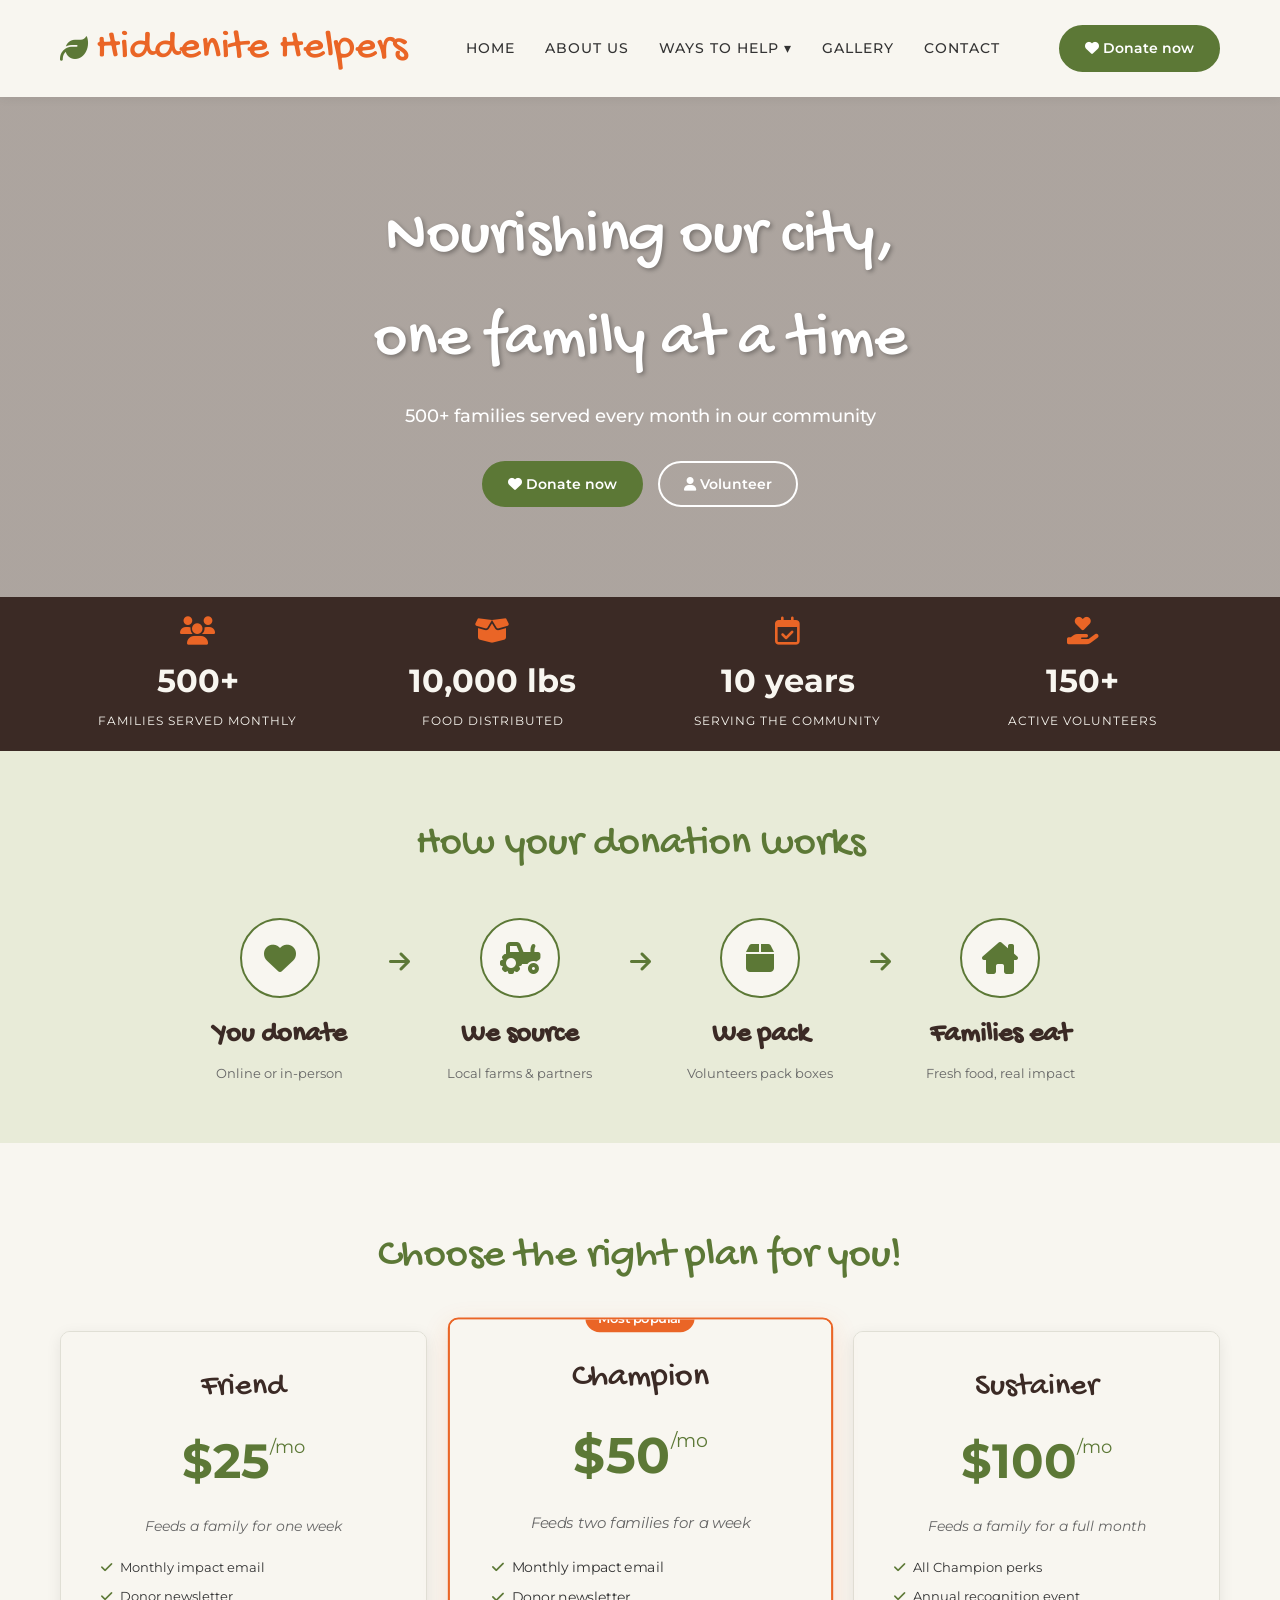
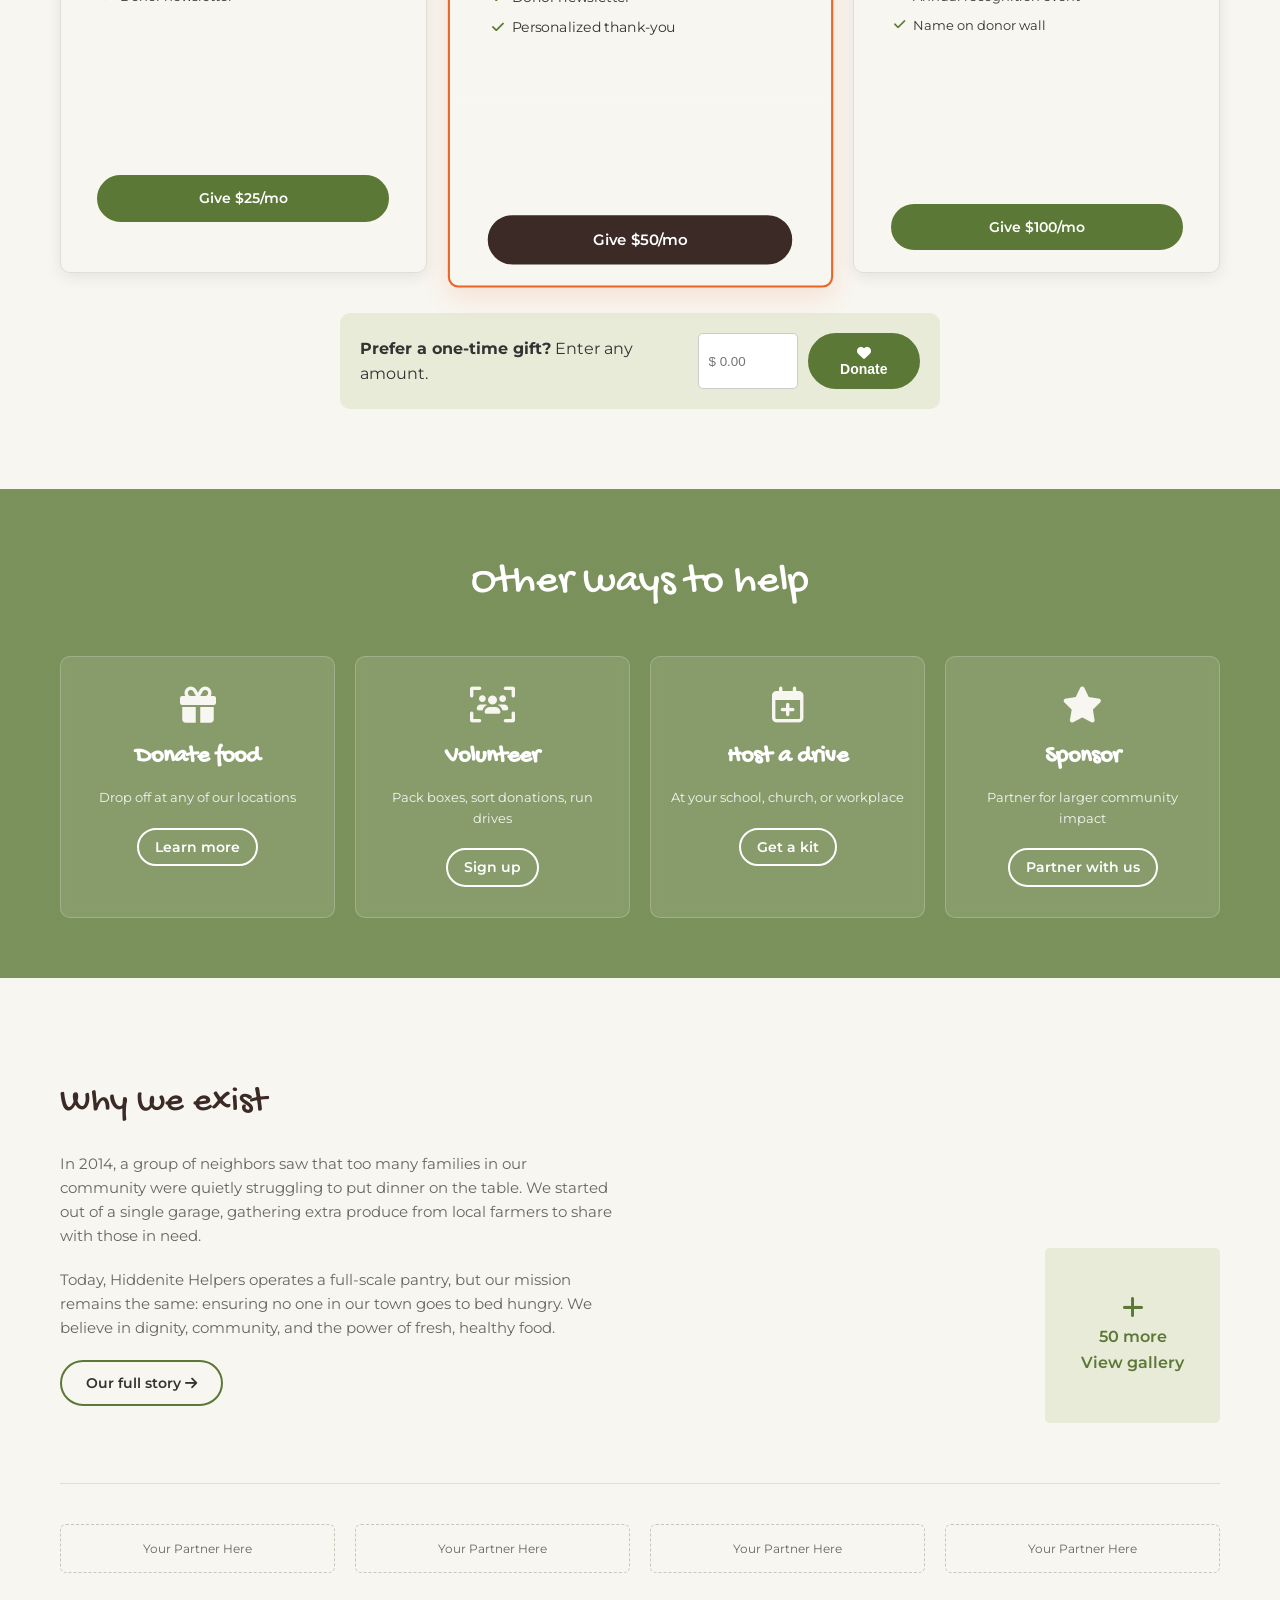
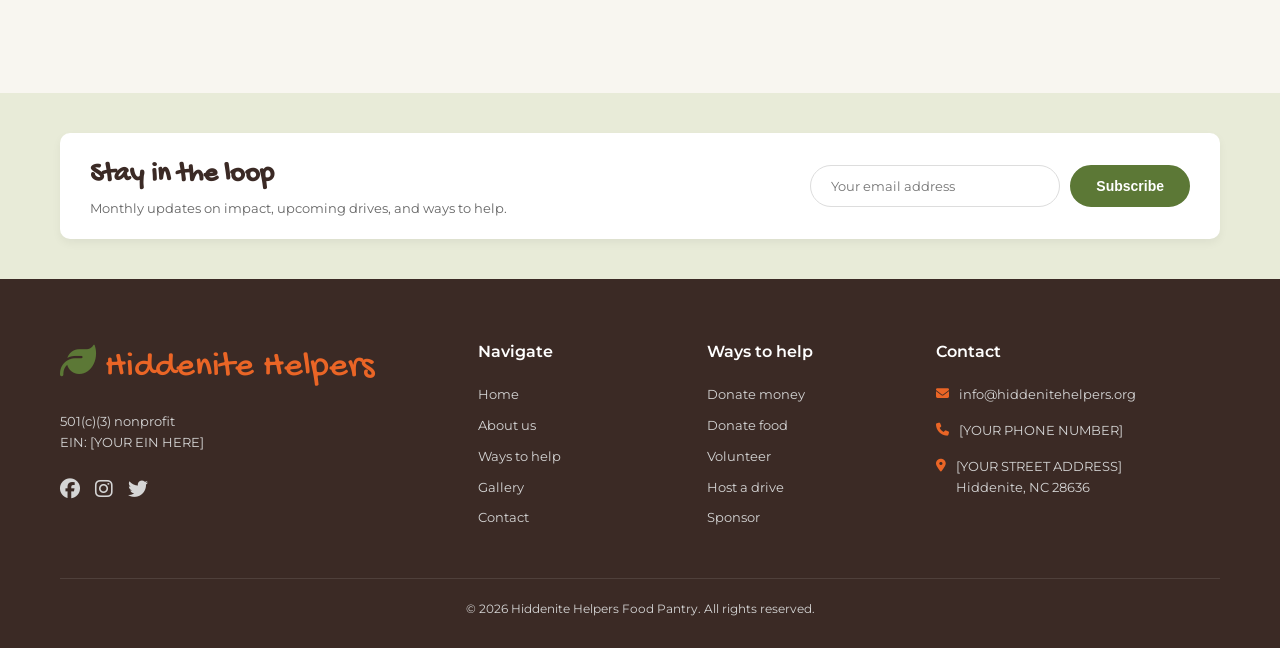
==== index.html @ 28452ef6 "Strip Next.js scaffolding, ship as plain static site The real site was a standalone public/index.htm" ====
<!DOCTYPE html>
<html lang="en">
<head>
    <meta charset="UTF-8">
    <meta name="viewport" content="width=device-width, initial-scale=1.0">
    <title>Hiddenite Helpers Food Pantry</title>
    <meta name="description" content="Hiddenite Helpers is a community food pantry serving families in Hiddenite, NC. Donate, volunteer, or host a food drive to help fight hunger in our community.">

    <!-- Fonts -->
    <link rel="preconnect" href="https://fonts.googleapis.com">
    <link rel="preconnect" href="https://fonts.gstatic.com" crossorigin>
    <link href="https://fonts.googleapis.com/css2?family=Gochi+Hand&family=Montserrat:wght@400;500;600;700&display=swap" rel="stylesheet">

    <!-- Icons -->
    <link rel="stylesheet" href="https://cdnjs.cloudflare.com/ajax/libs/font-awesome/6.4.0/css/all.min.css">

    <!-- Styles -->
    <link rel="stylesheet" href="css/style.css">

    <!-- Favicon -->
    <link rel="icon" href="data:image/svg+xml,<svg xmlns=%22http://www.w3.org/2000/svg%22 viewBox=%220 0 24 24%22><text y=%2220%22 font-size=%2220%22>🌿</text></svg>">
</head>
<body>

    <!-- 1. NAVIGATION -->
    <header>
        <div class="container nav-container">
            <a href="#" class="logo">
                <i class="fa-solid fa-leaf"></i> Hiddenite Helpers
            </a>

            <input type="checkbox" id="nav-toggle" class="nav-toggle-checkbox">
            <label for="nav-toggle" class="nav-toggle-label" aria-label="Toggle navigation menu">
                <i class="fa-solid fa-bars"></i>
            </label>

            <nav class="nav-links">
                <a href="#">Home</a>
                <a href="#about">About us</a>
                <a href="#ways-to-help">Ways to help ▾</a>
                <a href="#gallery">Gallery</a>
                <a href="#contact">Contact</a>
            </nav>
            <!-- TODO: point every "Donate" button/link on this page at your PayPal donate link once the account is set up.
                 Simplest path: create a PayPal "Donate" button at paypal.com/buttons, then use the link it gives you,
                 e.g. https://www.paypal.com/donate/?business=YOUR_PAYPAL_EMAIL&currency_code=USD -->
            <a href="#" class="btn btn-primary"><i class="fa-solid fa-heart"></i> Donate now</a>
        </div>
    </header>

    <!-- 2. HERO -->
    <section class="hero">
        <div class="container">
            <h1>Nourishing our city,<br>one family at a time</h1>
            <p>500+ families served every month in our community</p>
            <div class="hero-btns">
                <a href="#" class="btn btn-primary"><i class="fa-solid fa-heart"></i> Donate now</a>
                <a href="#contact" class="btn btn-outline"><i class="fa-solid fa-user"></i> Volunteer</a>
            </div>
        </div>
    </section>

    <!-- 3. IMPACT STATS -->
    <!-- TODO: confirm these numbers are accurate before launch -->
    <section class="stats-bar">
        <div class="container stats-grid">
            <div class="stat-item">
                <i class="fa-solid fa-users"></i>
                <h3>500+</h3>
                <p>Families served monthly</p>
            </div>
            <div class="stat-item">
                <i class="fa-solid fa-box-open"></i>
                <h3>10,000 lbs</h3>
                <p>Food distributed</p>
            </div>
            <div class="stat-item">
                <i class="fa-regular fa-calendar-check"></i>
                <h3>10 years</h3>
                <p>Serving the community</p>
            </div>
            <div class="stat-item">
                <i class="fa-solid fa-hand-holding-heart"></i>
                <h3>150+</h3>
                <p>Active volunteers</p>
            </div>
        </div>
    </section>

    <!-- 4. HOW IT WORKS -->
    <section class="how-it-works">
        <div class="container">
            <h2 class="section-title">How your donation works</h2>
            <div class="steps-container">
                <div class="step">
                    <div class="step-icon"><i class="fa-solid fa-heart"></i></div>
                    <h4>You donate</h4>
                    <p>Online or in-person</p>
                </div>
                <div class="step-arrow"><i class="fa-solid fa-arrow-right"></i></div>
                <div class="step">
                    <div class="step-icon"><i class="fa-solid fa-tractor"></i></div>
                    <h4>We source</h4>
                    <p>Local farms & partners</p>
                </div>
                <div class="step-arrow"><i class="fa-solid fa-arrow-right"></i></div>
                <div class="step">
                    <div class="step-icon"><i class="fa-solid fa-box"></i></div>
                    <h4>We pack</h4>
                    <p>Volunteers pack boxes</p>
                </div>
                <div class="step-arrow"><i class="fa-solid fa-arrow-right"></i></div>
                <div class="step">
                    <div class="step-icon"><i class="fa-solid fa-house-chimney"></i></div>
                    <h4>Families eat</h4>
                    <p>Fresh food, real impact</p>
                </div>
            </div>
        </div>
    </section>

    <!-- 5. DONATION TIERS -->
    <section class="tiers-section">
        <div class="container">
            <h2 class="section-title">Choose the right plan for you!</h2>

            <div class="tiers-grid">
                <!-- Tier 1 -->
                <div class="tier-card">
                    <div class="tier-header">
                        <div class="tier-name">Friend</div>
                        <div class="tier-price">$25<span>/mo</span></div>
                        <div class="tier-desc">Feeds a family for one week</div>
                        <ul class="tier-perks">
                            <li><i class="fa-solid fa-check"></i> Monthly impact email</li>
                            <li><i class="fa-solid fa-check"></i> Donor newsletter</li>
                        </ul>
                    </div>
                    <div class="tier-image" role="img" aria-label="Fresh produce box" style="background-image: url('https://images.unsplash.com/photo-1596162954151-cdcb927f4b39?ixlib=rb-4.0.3&auto=format&fit=crop&w=600&q=80');">
                        <!-- TODO: link to PayPal recurring donate link for the $25/mo tier -->
                        <a href="#" class="btn btn-primary" style="width: 80%;">Give $25/mo</a>
                    </div>
                </div>

                <!-- Tier 2 (Popular) -->
                <div class="tier-card popular" style="position: relative;">
                    <div class="popular-badge">Most popular</div>
                    <div class="tier-header">
                        <div class="tier-name">Champion</div>
                        <div class="tier-price">$50<span>/mo</span></div>
                        <div class="tier-desc">Feeds two families for a week</div>
                        <ul class="tier-perks">
                            <li><i class="fa-solid fa-check"></i> Monthly impact email</li>
                            <li><i class="fa-solid fa-check"></i> Donor newsletter</li>
                            <li><i class="fa-solid fa-check"></i> Personalized thank-you</li>
                        </ul>
                    </div>
                    <div class="tier-image" role="img" aria-label="Volunteers packing food boxes" style="background-image: url('https://images.unsplash.com/photo-1610348725531-843dcf5aad8b?ixlib=rb-4.0.3&auto=format&fit=crop&w=600&q=80');">
                        <!-- TODO: link to PayPal recurring donate link for the $50/mo tier -->
                        <a href="#" class="btn btn-primary" style="width: 80%; background-color: var(--color-brown-dark); border-color: var(--color-brown-dark);">Give $50/mo</a>
                    </div>
                </div>

                <!-- Tier 3 -->
                <div class="tier-card">
                    <div class="tier-header">
                        <div class="tier-name">Sustainer</div>
                        <div class="tier-price">$100<span>/mo</span></div>
                        <div class="tier-desc">Feeds a family for a full month</div>
                        <ul class="tier-perks">
                            <li><i class="fa-solid fa-check"></i> All Champion perks</li>
                            <li><i class="fa-solid fa-check"></i> Annual recognition event</li>
                            <li><i class="fa-solid fa-check"></i> Name on donor wall</li>
                        </ul>
                    </div>
                    <div class="tier-image" role="img" aria-label="Family receiving groceries" style="background-image: url('https://images.unsplash.com/photo-1542838132-92c53300491e?ixlib=rb-4.0.3&auto=format&fit=crop&w=600&q=80');">
                        <!-- TODO: link to PayPal recurring donate link for the $100/mo tier -->
                        <a href="#" class="btn btn-primary" style="width: 80%;">Give $100/mo</a>
                    </div>
                </div>
            </div>

            <div class="one-time-box">
                <p><strong>Prefer a one-time gift?</strong> Enter any amount.</p>
                <div style="display: flex; gap: 10px;">
                    <label for="one-time-amount" class="sr-only">Donation amount in dollars</label>
                    <input id="one-time-amount" type="number" class="one-time-input" placeholder="$ 0.00">
                    <!-- TODO: link to a PayPal donate link that accepts a custom amount -->
                    <button class="btn btn-primary"><i class="fa-solid fa-heart"></i> Donate</button>
                </div>
            </div>
        </div>
    </section>

    <!-- 6. WAYS TO HELP -->
    <section class="ways-to-help" id="ways-to-help">
        <div class="container">
            <h2 class="section-title">Other ways to help</h2>
            <div class="ways-grid">
                <div class="way-card">
                    <i class="fa-solid fa-gift"></i>
                    <h4>Donate food</h4>
                    <p>Drop off at any of our locations</p>
                    <a href="#contact" class="btn btn-outline">Learn more</a>
                </div>
                <div class="way-card">
                    <i class="fa-solid fa-users-viewfinder"></i>
                    <h4>Volunteer</h4>
                    <p>Pack boxes, sort donations, run drives</p>
                    <a href="#contact" class="btn btn-outline">Sign up</a>
                </div>
                <div class="way-card">
                    <i class="fa-regular fa-calendar-plus"></i>
                    <h4>Host a drive</h4>
                    <p>At your school, church, or workplace</p>
                    <a href="#contact" class="btn btn-outline">Get a kit</a>
                </div>
                <div class="way-card">
                    <i class="fa-solid fa-star"></i>
                    <h4>Sponsor</h4>
                    <p>Partner for larger community impact</p>
                    <a href="#contact" class="btn btn-outline">Partner with us</a>
                </div>
            </div>
        </div>
    </section>

    <!-- 7 & 8. ABOUT & GALLERY -->
    <section class="about-gallery-section">
        <div class="container">

            <div class="split-grid">
                <div class="about-content" id="about">
                    <h3>Why we exist</h3>
                    <p>In 2014, a group of neighbors saw that too many families in our community were quietly struggling to put dinner on the table. We started out of a single garage, gathering extra produce from local farmers to share with those in need.</p>
                    <p>Today, Hiddenite Helpers operates a full-scale pantry, but our mission remains the same: ensuring no one in our town goes to bed hungry. We believe in dignity, community, and the power of fresh, healthy food.</p>
                    <a href="#" class="btn btn-outline">Our full story <i class="fa-solid fa-arrow-right"></i></a>
                </div>
                <!-- TODO: replace every Unsplash stock photo below with real photos of Hiddenite Helpers -->
                <div class="gallery-preview" id="gallery">
                    <div class="gallery-grid">
                        <div class="gallery-item" role="img" aria-label="Volunteers sorting donated food" style="background-image: url('https://images.unsplash.com/photo-1593113630400-ea4288922497?ixlib=rb-4.0.3&auto=format&fit=crop&w=400&q=80');"></div>
                        <div class="gallery-item" role="img" aria-label="Fresh produce ready for distribution" style="background-image: url('https://images.unsplash.com/photo-1488459716781-31db52582fe9?ixlib=rb-4.0.3&auto=format&fit=crop&w=400&q=80');"></div>
                        <div class="gallery-item" role="img" aria-label="Volunteers packing grocery boxes" style="background-image: url('https://images.unsplash.com/photo-1559027615-cd4628902d4a?ixlib=rb-4.0.3&auto=format&fit=crop&w=400&q=80');"></div>
                        <div class="gallery-item" role="img" aria-label="Community food drive" style="background-image: url('https://images.unsplash.com/photo-1603048297172-c92544798d5e?ixlib=rb-4.0.3&auto=format&fit=crop&w=400&q=80');"></div>
                        <div class="gallery-item" role="img" aria-label="Pantry shelves stocked with donations" style="background-image: url('https://images.unsplash.com/photo-1582213782179-e0d53f98f2ca?ixlib=rb-4.0.3&auto=format&fit=crop&w=400&q=80');"></div>
                        <div class="gallery-item gallery-more">
                            <i class="fa-solid fa-plus" style="font-size: 24px; margin-bottom: 5px;"></i>
                            <span>50 more<br>View gallery</span>
                        </div>
                    </div>
                </div>
            </div>

            <!-- 9. PARTNERS -->
            <!-- TODO: replace these placeholders with your real local partner/sponsor logos -->
            <div class="partners">
                <div class="partners-flex">
                    <div class="partner-placeholder">Your Partner Here</div>
                    <div class="partner-placeholder">Your Partner Here</div>
                    <div class="partner-placeholder">Your Partner Here</div>
                    <div class="partner-placeholder">Your Partner Here</div>
                </div>
            </div>

        </div>
    </section>

    <!-- 10. NEWSLETTER -->
    <section class="newsletter">
        <div class="container">
            <div class="newsletter-flex">
                <div class="newsletter-text">
                    <h4>Stay in the loop</h4>
                    <p>Monthly updates on impact, upcoming drives, and ways to help.</p>
                </div>
                <!-- TODO: wire this form up to an email list provider (e.g. Mailchimp signup form action) -->
                <form class="newsletter-form">
                    <label for="newsletter-email" class="sr-only">Email address</label>
                    <input id="newsletter-email" type="email" placeholder="Your email address" required>
                    <button type="submit" class="btn btn-primary">Subscribe</button>
                </form>
            </div>
        </div>
    </section>

    <!-- 11. FOOTER -->
    <footer id="contact">
        <div class="container">
            <div class="footer-grid">
                <div>
                    <a href="#" class="footer-logo">
                        <i class="fa-solid fa-leaf" style="color: var(--color-olive);"></i> Hiddenite Helpers
                    </a>
                    <!-- TODO: replace with your real EIN -->
                    <p>501(c)(3) nonprofit<br>EIN: [YOUR EIN HERE]</p>
                    <div class="footer-socials">
                        <a href="#" aria-label="Facebook"><i class="fa-brands fa-facebook"></i></a>
                        <a href="#" aria-label="Instagram"><i class="fa-brands fa-instagram"></i></a>
                        <a href="#" aria-label="Twitter"><i class="fa-brands fa-twitter"></i></a>
                    </div>
                </div>
                <div>
                    <h5>Navigate</h5>
                    <ul class="footer-links">
                        <li><a href="#">Home</a></li>
                        <li><a href="#about">About us</a></li>
                        <li><a href="#ways-to-help">Ways to help</a></li>
                        <li><a href="#gallery">Gallery</a></li>
                        <li><a href="#contact">Contact</a></li>
                    </ul>
                </div>
                <div>
                    <h5>Ways to help</h5>
                    <ul class="footer-links">
                        <li><a href="#">Donate money</a></li>
                        <li><a href="#ways-to-help">Donate food</a></li>
                        <li><a href="#ways-to-help">Volunteer</a></li>
                        <li><a href="#ways-to-help">Host a drive</a></li>
                        <li><a href="#ways-to-help">Sponsor</a></li>
                    </ul>
                </div>
                <div>
                    <h5>Contact</h5>
                    <!-- TODO: replace with your real phone number and address -->
                    <ul class="footer-contact footer-links">
                        <li><i class="fa-solid fa-envelope"></i> <span>info@hiddenitehelpers.org</span></li>
                        <li><i class="fa-solid fa-phone"></i> <span>[YOUR PHONE NUMBER]</span></li>
                        <li><i class="fa-solid fa-location-dot"></i> <span>[YOUR STREET ADDRESS]<br>Hiddenite, NC 28636</span></li>
                    </ul>
                </div>
            </div>
            <div class="footer-bottom">
                <p>&copy; 2026 Hiddenite Helpers Food Pantry. All rights reserved.</p>
            </div>
        </div>
    </footer>

</body>
</html>
---- css/style.css ----
:root {
    /* Groundy-inspired palette */
    --bg-cream: #f8f6f0;
    --bg-sage: #e8ebd8;
    --color-olive: #5c7836;
    --color-olive-hover: #4a612b;
    --color-brown-dark: #3b2a25;
    --color-orange: #ea6526;
    --text-dark: #333333;
    --text-muted: #666666;
    --font-display: 'Gochi Hand', cursive;
    --font-body: 'Montserrat', sans-serif;
}

* {
    box-sizing: border-box;
    margin: 0;
    padding: 0;
}

body {
    font-family: var(--font-body);
    background-color: var(--bg-cream);
    color: var(--text-dark);
    line-height: 1.6;
}

h1, h2, h3, .brand-font {
    font-family: var(--font-display);
    font-weight: normal;
}

a {
    text-decoration: none;
    color: inherit;
}

.sr-only {
    position: absolute;
    width: 1px;
    height: 1px;
    padding: 0;
    margin: -1px;
    overflow: hidden;
    clip: rect(0, 0, 0, 0);
    white-space: nowrap;
    border: 0;
}

.container {
    max-width: 1200px;
    margin: 0 auto;
    padding: 0 20px;
}

.btn {
    display: inline-block;
    padding: 10px 24px;
    border-radius: 30px;
    font-weight: 600;
    font-size: 14px;
    cursor: pointer;
    transition: all 0.3s ease;
    text-align: center;
}

.btn-primary {
    background-color: var(--color-olive);
    color: white;
    border: 2px solid var(--color-olive);
}

.btn-primary:hover {
    background-color: var(--color-olive-hover);
    border-color: var(--color-olive-hover);
}

.btn-outline {
    background-color: transparent;
    color: var(--text-dark);
    border: 2px solid var(--color-olive);
}

.btn-outline:hover {
    background-color: var(--color-olive);
    color: white;
}

.section-title {
    text-align: center;
    font-size: 42px;
    color: var(--color-olive);
    margin-bottom: 40px;
}

/* 1. NAVIGATION */
header {
    background-color: var(--bg-cream);
    padding: 15px 0;
    position: sticky;
    top: 0;
    z-index: 100;
    box-shadow: 0 2px 10px rgba(0,0,0,0.05);
}

.nav-container {
    display: flex;
    justify-content: space-between;
    align-items: center;
    position: relative;
}

.logo {
    font-family: var(--font-display);
    font-size: 42px;
    color: var(--color-orange);
    display: flex;
    align-items: center;
    gap: 8px;
}

.logo i {
    font-size: 28px;
    color: var(--color-olive);
}

.nav-links {
    display: flex;
    gap: 30px;
    align-items: center;
    font-weight: 500;
    font-size: 14px;
    text-transform: uppercase;
    letter-spacing: 1px;
}

.nav-links a:hover {
    color: var(--color-orange);
}

.nav-toggle-checkbox {
    position: absolute;
    opacity: 0;
    width: 1px;
    height: 1px;
    overflow: hidden;
}

.nav-toggle-checkbox:focus-visible + .nav-toggle-label {
    outline: 2px solid var(--color-orange);
    outline-offset: 2px;
}

.nav-toggle-label {
    display: none;
    font-size: 24px;
    color: var(--color-olive);
    cursor: pointer;
}

/* 2. HERO */
.hero {
    background: linear-gradient(rgba(59, 42, 37, 0.4), rgba(59, 42, 37, 0.4)), url('https://images.unsplash.com/photo-1593113563332-f14436515dd8?ixlib=rb-4.0.3&auto=format&fit=crop&w=1920&q=80') center/cover;
    height: 500px;
    display: flex;
    align-items: center;
    justify-content: center;
    text-align: center;
    color: white;
    padding: 20px;
}

.hero h1 {
    font-size: 64px;
    margin-bottom: 10px;
    text-shadow: 2px 2px 4px rgba(0,0,0,0.3);
}

.hero p {
    font-size: 18px;
    margin-bottom: 30px;
    font-weight: 500;
}

.hero-btns {
    display: flex;
    gap: 15px;
    justify-content: center;
}

.hero-btns .btn-outline {
    color: white;
    border-color: white;
}

.hero-btns .btn-outline:hover {
    background-color: white;
    color: var(--color-brown-dark);
}

/* 3. IMPACT STATS */
.stats-bar {
    background-color: var(--color-brown-dark);
    color: var(--bg-cream);
    padding: 20px 0;
}

.stats-grid {
    display: grid;
    grid-template-columns: repeat(4, 1fr);
    text-align: center;
    gap: 20px;
}

.stat-item i {
    font-size: 28px;
    color: var(--color-orange);
    margin-bottom: 10px;
}

.stat-item h3 {
    font-size: 32px;
    margin-bottom: 5px;
    font-family: var(--font-body);
    font-weight: 700;
}

.stat-item p {
    font-size: 12px;
    text-transform: uppercase;
    letter-spacing: 1px;
}

/* 4. HOW IT WORKS */
.how-it-works {
    padding: 60px 0;
    background-color: var(--bg-sage);
}

.steps-container {
    display: flex;
    justify-content: center;
    align-items: flex-start;
    gap: 20px;
    max-width: 900px;
    margin: 0 auto;
}

.step {
    text-align: center;
    flex: 1;
}

.step-icon {
    width: 80px;
    height: 80px;
    border-radius: 50%;
    border: 2px solid var(--color-olive);
    display: flex;
    align-items: center;
    justify-content: center;
    margin: 0 auto 15px;
    font-size: 32px;
    color: var(--color-olive);
    background: var(--bg-cream);
}

.step h4 {
    font-family: var(--font-display);
    font-size: 28px;
    color: var(--color-brown-dark);
    margin-bottom: 5px;
}

.step p {
    font-size: 13px;
    color: var(--text-muted);
}

.step-arrow {
    font-size: 24px;
    color: var(--color-olive);
    margin-top: 25px;
}

/* 5. DONATION TIERS */
.tiers-section {
    padding: 80px 0;
    background-color: var(--bg-cream);
}

.tiers-grid {
    display: grid;
    grid-template-columns: repeat(3, 1fr);
    gap: 30px;
    margin-bottom: 40px;
}

.tier-card {
    background: var(--bg-cream);
    border-radius: 10px;
    overflow: hidden;
    box-shadow: 0 4px 15px rgba(0,0,0,0.08);
    display: flex;
    flex-direction: column;
    border: 1px solid #e0dfd5;
}

.tier-card.popular {
    transform: scale(1.05);
    border: 2px solid var(--color-orange);
    box-shadow: 0 8px 25px rgba(234, 101, 38, 0.15);
}

.tier-header {
    padding: 30px 20px;
    text-align: center;
    background-color: var(--bg-cream);
}

.tier-name {
    font-family: var(--font-display);
    font-size: 32px;
    color: var(--color-brown-dark);
    margin-bottom: 10px;
}

.tier-price {
    font-size: 48px;
    font-weight: 700;
    color: var(--color-olive);
    margin-bottom: 15px;
    display: flex;
    justify-content: center;
    align-items: flex-start;
}

.tier-price span {
    font-size: 18px;
    font-weight: 400;
    margin-top: 10px;
}

.tier-desc {
    font-size: 14px;
    font-style: italic;
    color: var(--text-muted);
    margin-bottom: 20px;
}

.tier-perks {
    list-style: none;
    text-align: left;
    margin-bottom: 25px;
    padding: 0 20px;
}

.tier-perks li {
    font-size: 13px;
    margin-bottom: 8px;
    display: flex;
    align-items: center;
    gap: 8px;
}

.tier-perks i {
    color: var(--color-olive);
}

.tier-image {
    height: 180px;
    background-size: cover;
    background-position: center;
    position: relative;
    display: flex;
    align-items: flex-end;
    justify-content: center;
    padding-bottom: 20px;
}

.popular-badge {
    background-color: var(--color-orange);
    color: white;
    padding: 4px 12px;
    border-radius: 20px;
    font-size: 12px;
    font-weight: 600;
    position: absolute;
    top: -15px;
    left: 50%;
    transform: translateX(-50%);
}

.one-time-box {
    background-color: var(--bg-sage);
    padding: 20px;
    border-radius: 10px;
    display: flex;
    justify-content: space-between;
    align-items: center;
    max-width: 600px;
    margin: 0 auto;
}

.one-time-input {
    padding: 10px;
    border: 1px solid #ccc;
    border-radius: 5px;
    width: 100px;
}

/* 6. WAYS TO HELP */
.ways-to-help {
    background: linear-gradient(rgba(92, 120, 54, 0.8), rgba(92, 120, 54, 0.8)), url('https://images.unsplash.com/photo-1550989460-0adf9ea622e2?ixlib=rb-4.0.3&auto=format&fit=crop&w=1920&q=80') center/cover;
    padding: 60px 0;
    color: white;
}

.ways-to-help .section-title {
    color: white;
}

.ways-grid {
    display: grid;
    grid-template-columns: repeat(4, 1fr);
    gap: 20px;
}

.way-card {
    background: rgba(255, 255, 255, 0.1);
    backdrop-filter: blur(5px);
    padding: 30px 20px;
    border-radius: 10px;
    text-align: center;
    border: 1px solid rgba(255,255,255,0.2);
}

.way-card i {
    font-size: 36px;
    margin-bottom: 15px;
    color: var(--bg-cream);
}

.way-card h4 {
    font-family: var(--font-display);
    font-size: 24px;
    margin-bottom: 10px;
}

.way-card p {
    font-size: 13px;
    margin-bottom: 20px;
    opacity: 0.9;
}

.way-card .btn-outline {
    border-color: white;
    color: white;
    padding: 6px 16px;
}

/* 7 & 8. ABOUT & GALLERY */
.about-gallery-section {
    padding: 80px 0;
    background-color: var(--bg-cream);
}

.split-grid {
    display: grid;
    grid-template-columns: 1fr 1fr;
    gap: 50px;
    margin-bottom: 60px;
    align-items: center;
}

.about-content h3 {
    font-size: 36px;
    color: var(--color-brown-dark);
    margin-bottom: 20px;
}

.about-content p {
    color: var(--text-muted);
    margin-bottom: 20px;
    font-size: 15px;
}

.gallery-grid {
    display: grid;
    grid-template-columns: repeat(3, 1fr);
    gap: 15px;
}

.gallery-item {
    aspect-ratio: 1;
    background-size: cover;
    background-position: center;
    border-radius: 5px;
    position: relative;
    overflow: hidden;
}

.gallery-more {
    background-color: var(--bg-sage);
    display: flex;
    flex-direction: column;
    align-items: center;
    justify-content: center;
    text-align: center;
    color: var(--color-olive);
    font-weight: 600;
    cursor: pointer;
    transition: background 0.3s;
}

.gallery-more:hover {
    background-color: #d8dbb8;
}

/* 9. PARTNERS */
.partners {
    padding: 40px 0;
    border-top: 1px solid #e0dfd5;
    background-color: var(--bg-cream);
}

.partners-flex {
    display: flex;
    justify-content: space-between;
    align-items: center;
    gap: 20px;
    flex-wrap: wrap;
}

.partner-placeholder {
    flex: 1;
    min-width: 120px;
    text-align: center;
    padding: 14px 10px;
    border: 1px dashed #c9c7ba;
    border-radius: 6px;
    font-size: 12px;
    color: var(--text-muted);
}

/* 10. NEWSLETTER */
.newsletter {
    background-color: var(--bg-sage);
    padding: 40px 0;
}

.newsletter-flex {
    display: flex;
    justify-content: space-between;
    align-items: center;
    background: white;
    padding: 20px 30px;
    border-radius: 10px;
    box-shadow: 0 4px 10px rgba(0,0,0,0.05);
}

.newsletter-text h4 {
    font-family: var(--font-display);
    font-size: 28px;
    color: var(--color-brown-dark);
}

.newsletter-text p {
    font-size: 13px;
    color: var(--text-muted);
}

.newsletter-form {
    display: flex;
    gap: 10px;
}

.newsletter-form input {
    padding: 12px 20px;
    border: 1px solid #ddd;
    border-radius: 30px;
    width: 250px;
    font-family: var(--font-body);
}

/* 11. FOOTER */
footer {
    background-color: var(--color-brown-dark);
    color: #d5d5d5;
    padding: 60px 0 30px;
    font-size: 13px;
}

.footer-grid {
    display: grid;
    grid-template-columns: 2fr 1fr 1fr 1.5fr;
    gap: 40px;
    margin-bottom: 40px;
}

.footer-logo {
    font-family: var(--font-display);
    font-size: 36px;
    color: var(--color-orange);
    margin-bottom: 15px;
    display: inline-block;
}

.footer-socials {
    display: flex;
    gap: 15px;
    margin-top: 20px;
    font-size: 20px;
}

.footer-socials i:hover {
    color: var(--color-orange);
    cursor: pointer;
}

footer h5 {
    color: white;
    font-size: 16px;
    margin-bottom: 20px;
    font-weight: 600;
}

.footer-links {
    list-style: none;
}

.footer-links li {
    margin-bottom: 10px;
}

.footer-links a:hover {
    color: white;
}

.footer-contact li {
    display: flex;
    gap: 10px;
    margin-bottom: 15px;
    align-items: flex-start;
}

.footer-contact i {
    margin-top: 3px;
    color: var(--color-orange);
}

.footer-bottom {
    text-align: center;
    border-top: 1px solid rgba(255,255,255,0.1);
    padding-top: 20px;
    font-size: 12px;
}

/* Responsive */
@media (max-width: 992px) {
    .stats-grid, .tiers-grid, .ways-grid {
        grid-template-columns: repeat(2, 1fr);
    }
    .split-grid, .footer-grid {
        grid-template-columns: 1fr;
    }
    .newsletter-flex {
        flex-direction: column;
        text-align: center;
        gap: 20px;
    }
}

@media (max-width: 768px) {
    .logo {
        font-size: 30px;
    }
    .nav-toggle-label {
        display: block;
    }
    .nav-links {
        display: none;
        position: absolute;
        top: 100%;
        left: 0;
        right: 0;
        background: var(--bg-cream);
        flex-direction: column;
        align-items: flex-start;
        padding: 20px;
        gap: 15px;
        box-shadow: 0 10px 10px rgba(0,0,0,0.05);
    }
    .nav-toggle-checkbox:checked ~ .nav-links {
        display: flex;
    }
    .stats-grid {
        grid-template-columns: 1fr;
    }
}

@media (max-width: 480px) {
    .logo {
        font-size: 22px;
        gap: 4px;
        white-space: nowrap;
    }
    .logo i {
        font-size: 18px;
    }
    .nav-container .btn {
        padding: 8px 14px;
        font-size: 12px;
        white-space: nowrap;
    }
}

@media (max-width: 768px) {
    .steps-container {
        flex-direction: column;
        align-items: center;
        gap: 40px;
    }
    .step-arrow {
        transform: rotate(90deg);
        margin: 0;
    }
    .tiers-grid, .ways-grid {
        grid-template-columns: 1fr;
    }
}
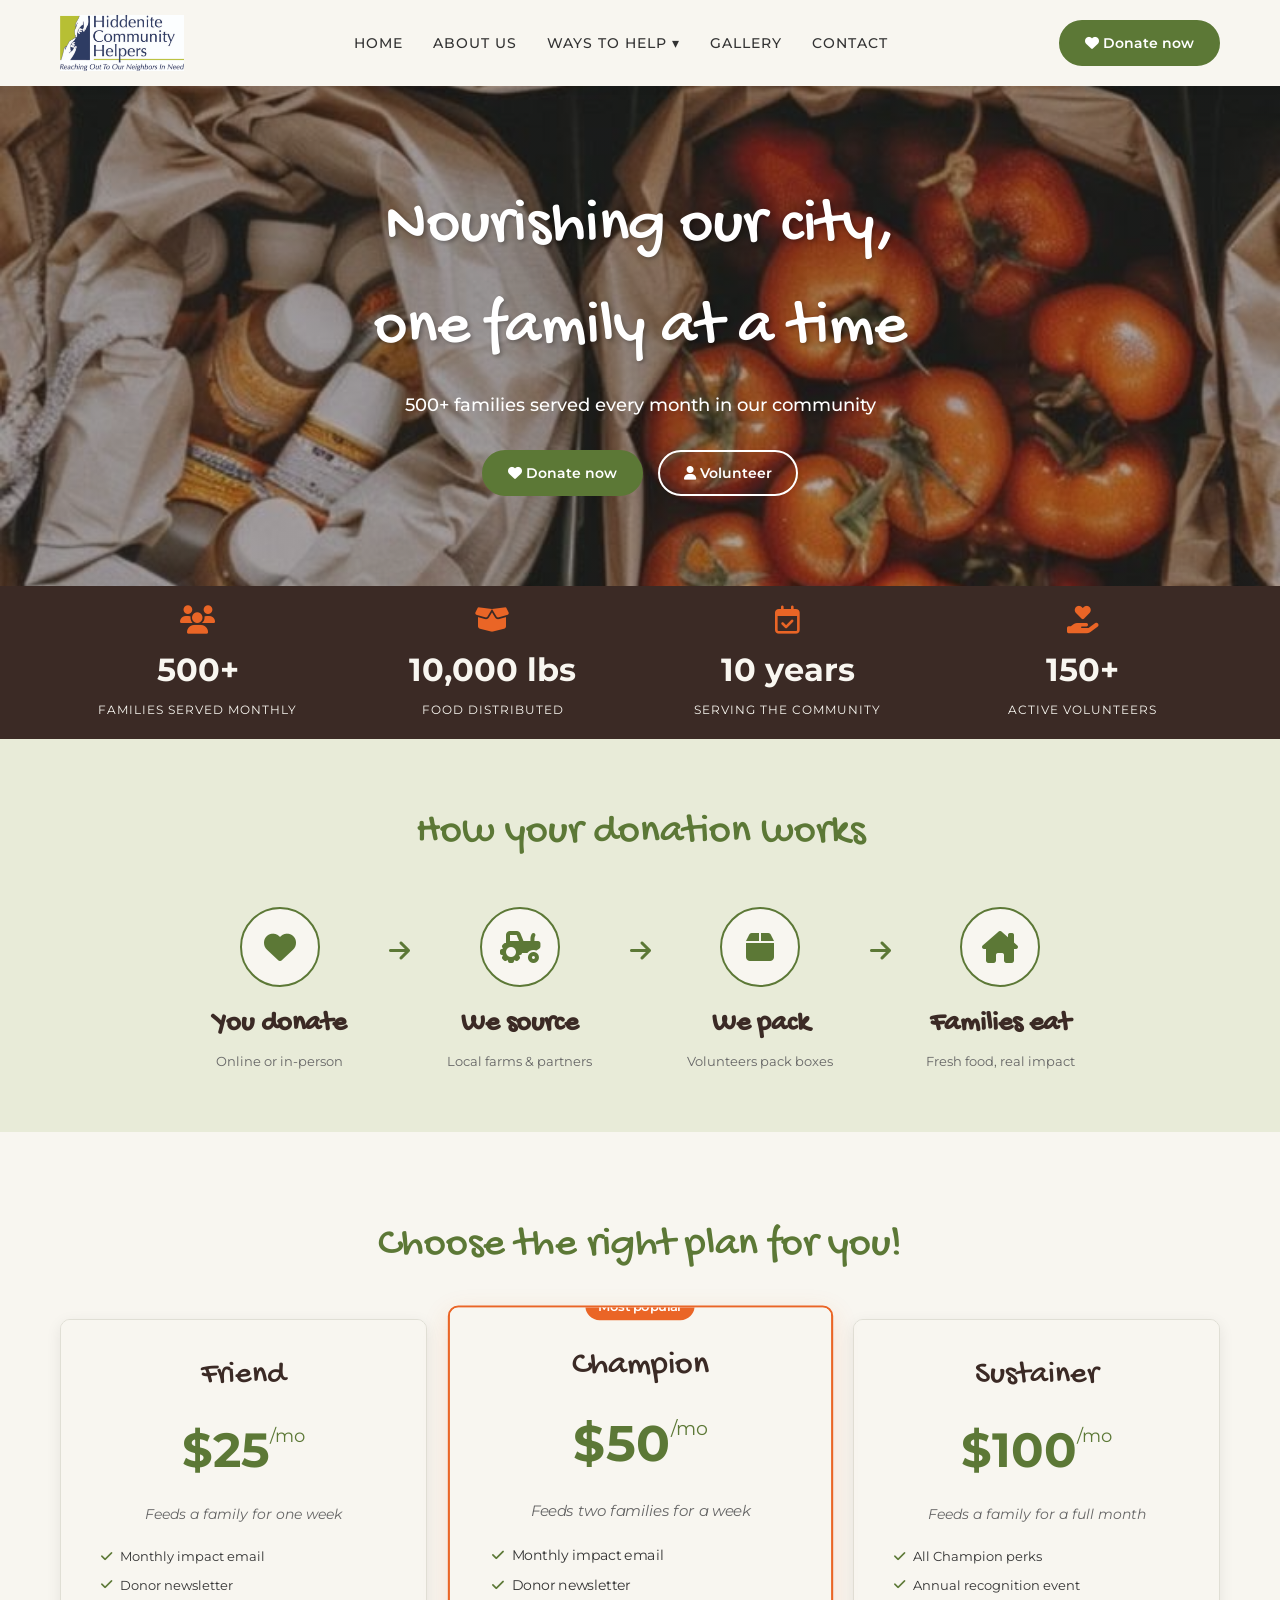
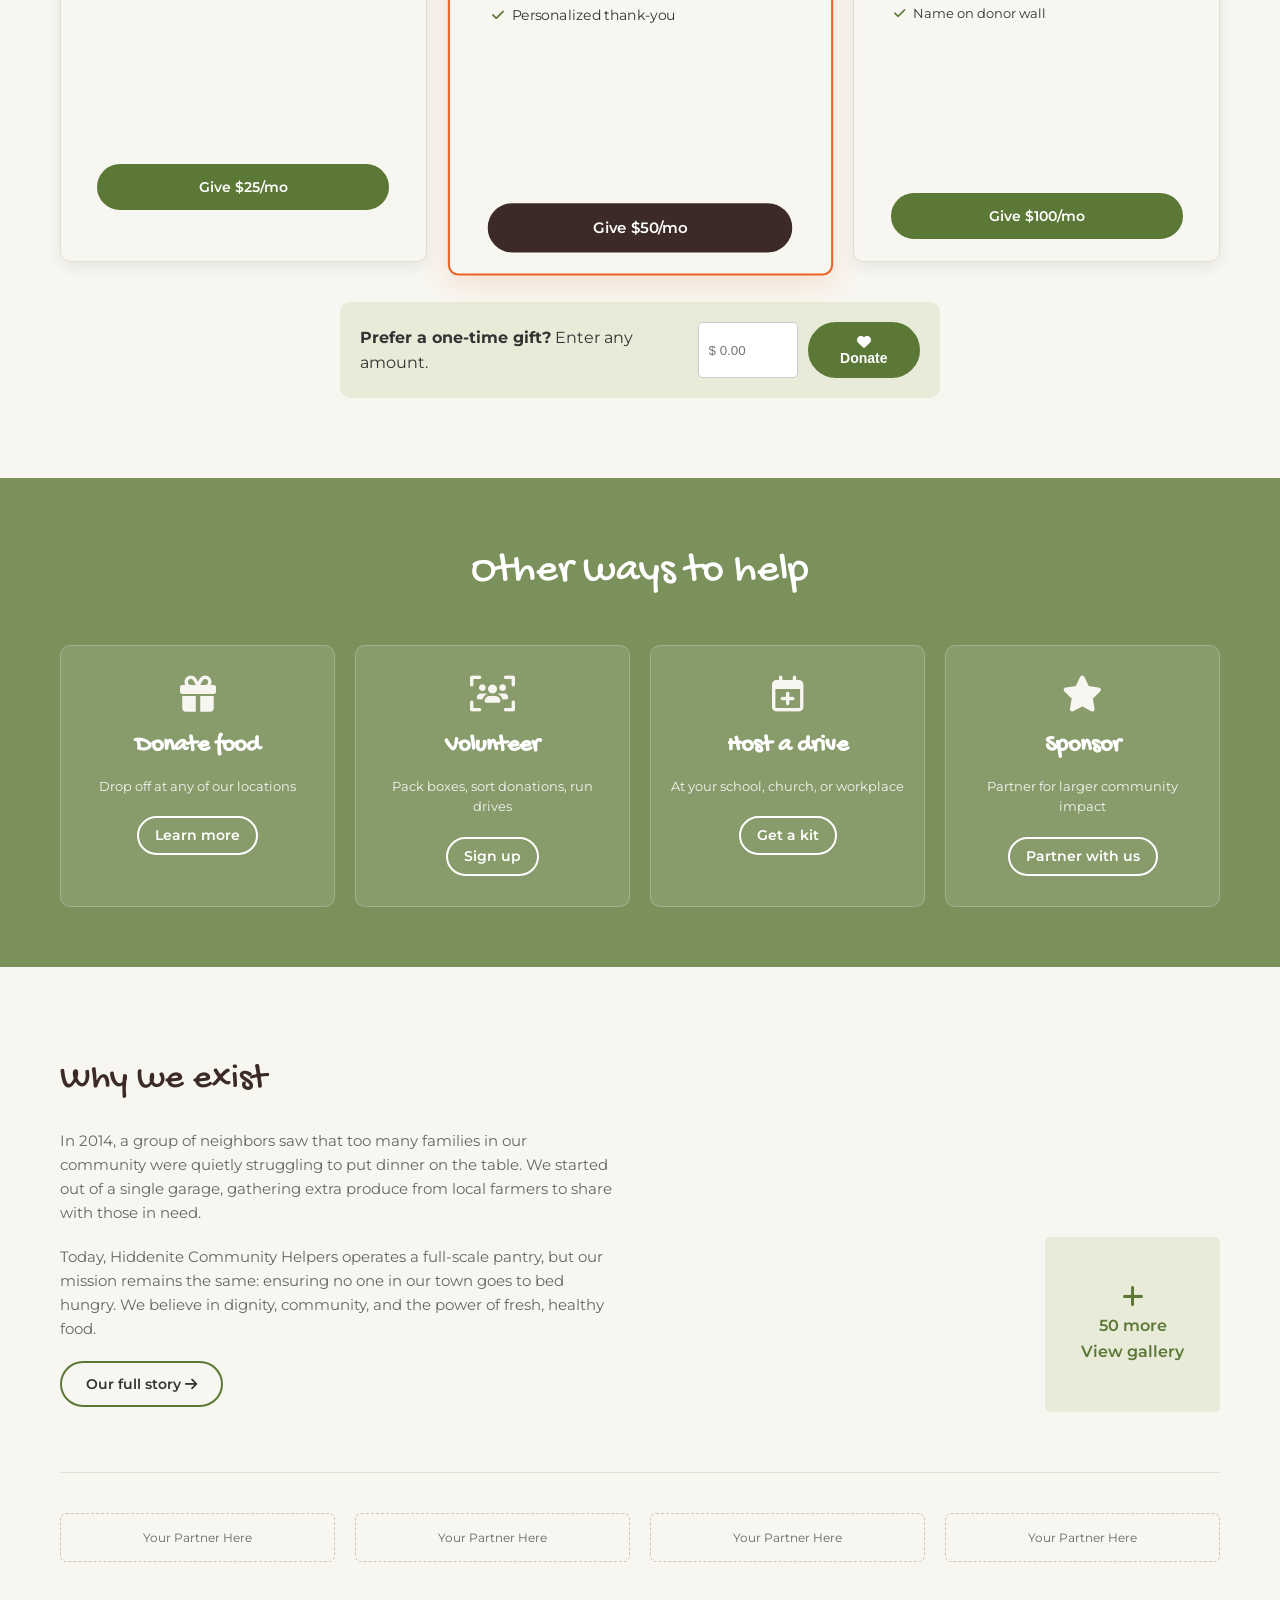
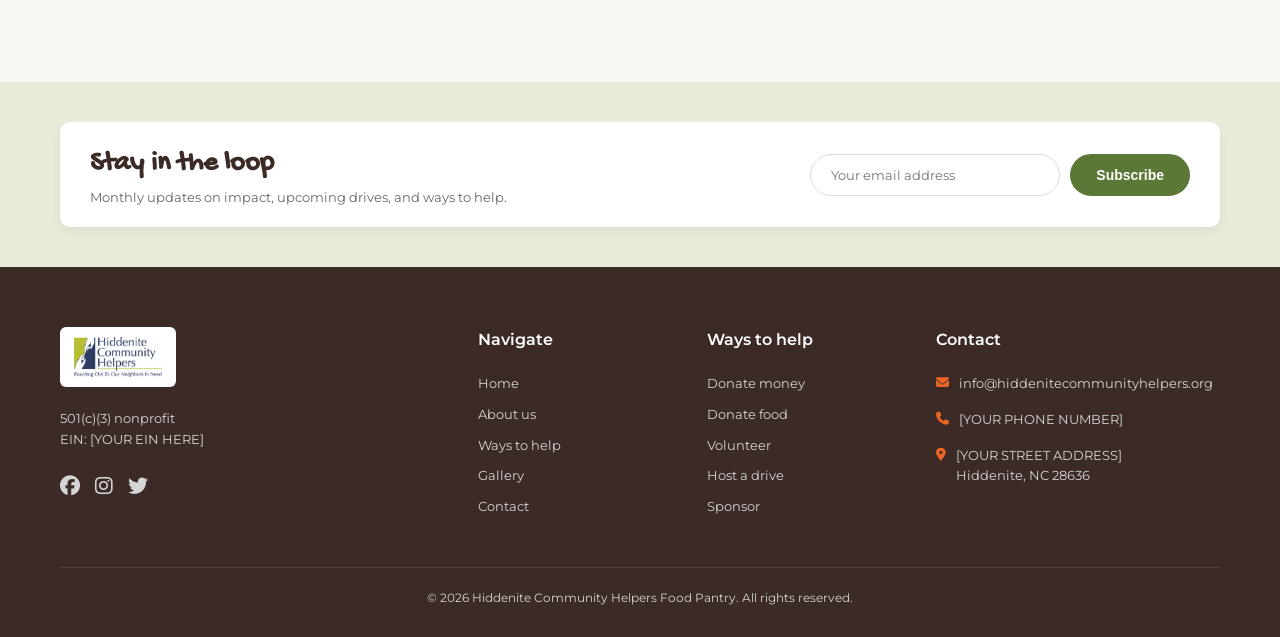
==== commit e008be82: "Add real logo and hero photo, fix org name to Hiddenite Community Helpers Replace the placeholder Fo" ====
--- a/index.html
+++ b/index.html
@@ -3,8 +3,8 @@
 <head>
     <meta charset="UTF-8">
     <meta name="viewport" content="width=device-width, initial-scale=1.0">
-    <title>Hiddenite Helpers Food Pantry</title>
-    <meta name="description" content="Hiddenite Helpers is a community food pantry serving families in Hiddenite, NC. Donate, volunteer, or host a food drive to help fight hunger in our community.">
+    <title>Hiddenite Community Helpers Food Pantry</title>
+    <meta name="description" content="Hiddenite Community Helpers is a community food pantry serving families in Hiddenite, NC. Donate, volunteer, or host a food drive to help fight hunger in our community.">
 
     <!-- Fonts -->
     <link rel="preconnect" href="https://fonts.googleapis.com">
@@ -26,7 +26,7 @@
     <header>
         <div class="container nav-container">
             <a href="#" class="logo">
-                <i class="fa-solid fa-leaf"></i> Hiddenite Helpers
+                <img src="images/logo.jpg" alt="Hiddenite Community Helpers">
             </a>
 
             <input type="checkbox" id="nav-toggle" class="nav-toggle-checkbox">
@@ -233,7 +233,7 @@
                 <div class="about-content" id="about">
                     <h3>Why we exist</h3>
                     <p>In 2014, a group of neighbors saw that too many families in our community were quietly struggling to put dinner on the table. We started out of a single garage, gathering extra produce from local farmers to share with those in need.</p>
-                    <p>Today, Hiddenite Helpers operates a full-scale pantry, but our mission remains the same: ensuring no one in our town goes to bed hungry. We believe in dignity, community, and the power of fresh, healthy food.</p>
+                    <p>Today, Hiddenite Community Helpers operates a full-scale pantry, but our mission remains the same: ensuring no one in our town goes to bed hungry. We believe in dignity, community, and the power of fresh, healthy food.</p>
                     <a href="#" class="btn btn-outline">Our full story <i class="fa-solid fa-arrow-right"></i></a>
                 </div>
                 <!-- TODO: replace every Unsplash stock photo below with real photos of Hiddenite Helpers -->
@@ -290,7 +290,7 @@
             <div class="footer-grid">
                 <div>
                     <a href="#" class="footer-logo">
-                        <i class="fa-solid fa-leaf" style="color: var(--color-olive);"></i> Hiddenite Helpers
+                        <img src="images/logo.jpg" alt="Hiddenite Community Helpers">
                     </a>
                     <!-- TODO: replace with your real EIN -->
                     <p>501(c)(3) nonprofit<br>EIN: [YOUR EIN HERE]</p>
@@ -324,14 +324,14 @@
                     <h5>Contact</h5>
                     <!-- TODO: replace with your real phone number and address -->
                     <ul class="footer-contact footer-links">
-                        <li><i class="fa-solid fa-envelope"></i> <span>info@hiddenitehelpers.org</span></li>
+                        <li><i class="fa-solid fa-envelope"></i> <span>info@hiddenitecommunityhelpers.org</span></li>
                         <li><i class="fa-solid fa-phone"></i> <span>[YOUR PHONE NUMBER]</span></li>
                         <li><i class="fa-solid fa-location-dot"></i> <span>[YOUR STREET ADDRESS]<br>Hiddenite, NC 28636</span></li>
                     </ul>
                 </div>
             </div>
             <div class="footer-bottom">
-                <p>&copy; 2026 Hiddenite Helpers Food Pantry. All rights reserved.</p>
+                <p>&copy; 2026 Hiddenite Community Helpers Food Pantry. All rights reserved.</p>
             </div>
         </div>
     </footer>
--- a/css/style.css
+++ b/css/style.css
@@ -111,17 +111,14 @@
 }
 
 .logo {
-    font-family: var(--font-display);
-    font-size: 42px;
-    color: var(--color-orange);
-    display: flex;
-    align-items: center;
-    gap: 8px;
-}
-
-.logo i {
-    font-size: 28px;
-    color: var(--color-olive);
+    display: flex;
+    align-items: center;
+}
+
+.logo img {
+    height: 56px;
+    width: auto;
+    display: block;
 }
 
 .nav-links {
@@ -160,7 +157,7 @@
 
 /* 2. HERO */
 .hero {
-    background: linear-gradient(rgba(59, 42, 37, 0.4), rgba(59, 42, 37, 0.4)), url('https://images.unsplash.com/photo-1593113563332-f14436515dd8?ixlib=rb-4.0.3&auto=format&fit=crop&w=1920&q=80') center/cover;
+    background: linear-gradient(rgba(59, 42, 37, 0.4), rgba(59, 42, 37, 0.4)), url('../images/download.jpg') center/cover;
     height: 500px;
     display: flex;
     align-items: center;
@@ -599,11 +596,17 @@
 }
 
 .footer-logo {
-    font-family: var(--font-display);
-    font-size: 36px;
-    color: var(--color-orange);
+    display: inline-block;
     margin-bottom: 15px;
-    display: inline-block;
+    background: white;
+    padding: 10px 14px;
+    border-radius: 6px;
+}
+
+.footer-logo img {
+    height: 40px;
+    width: auto;
+    display: block;
 }
 
 .footer-socials {
@@ -672,8 +675,8 @@
 }
 
 @media (max-width: 768px) {
-    .logo {
-        font-size: 30px;
+    .logo img {
+        height: 44px;
     }
     .nav-toggle-label {
         display: block;
@@ -700,13 +703,8 @@
 }
 
 @media (max-width: 480px) {
-    .logo {
-        font-size: 22px;
-        gap: 4px;
-        white-space: nowrap;
-    }
-    .logo i {
-        font-size: 18px;
+    .logo img {
+        height: 36px;
     }
     .nav-container .btn {
         padding: 8px 14px;
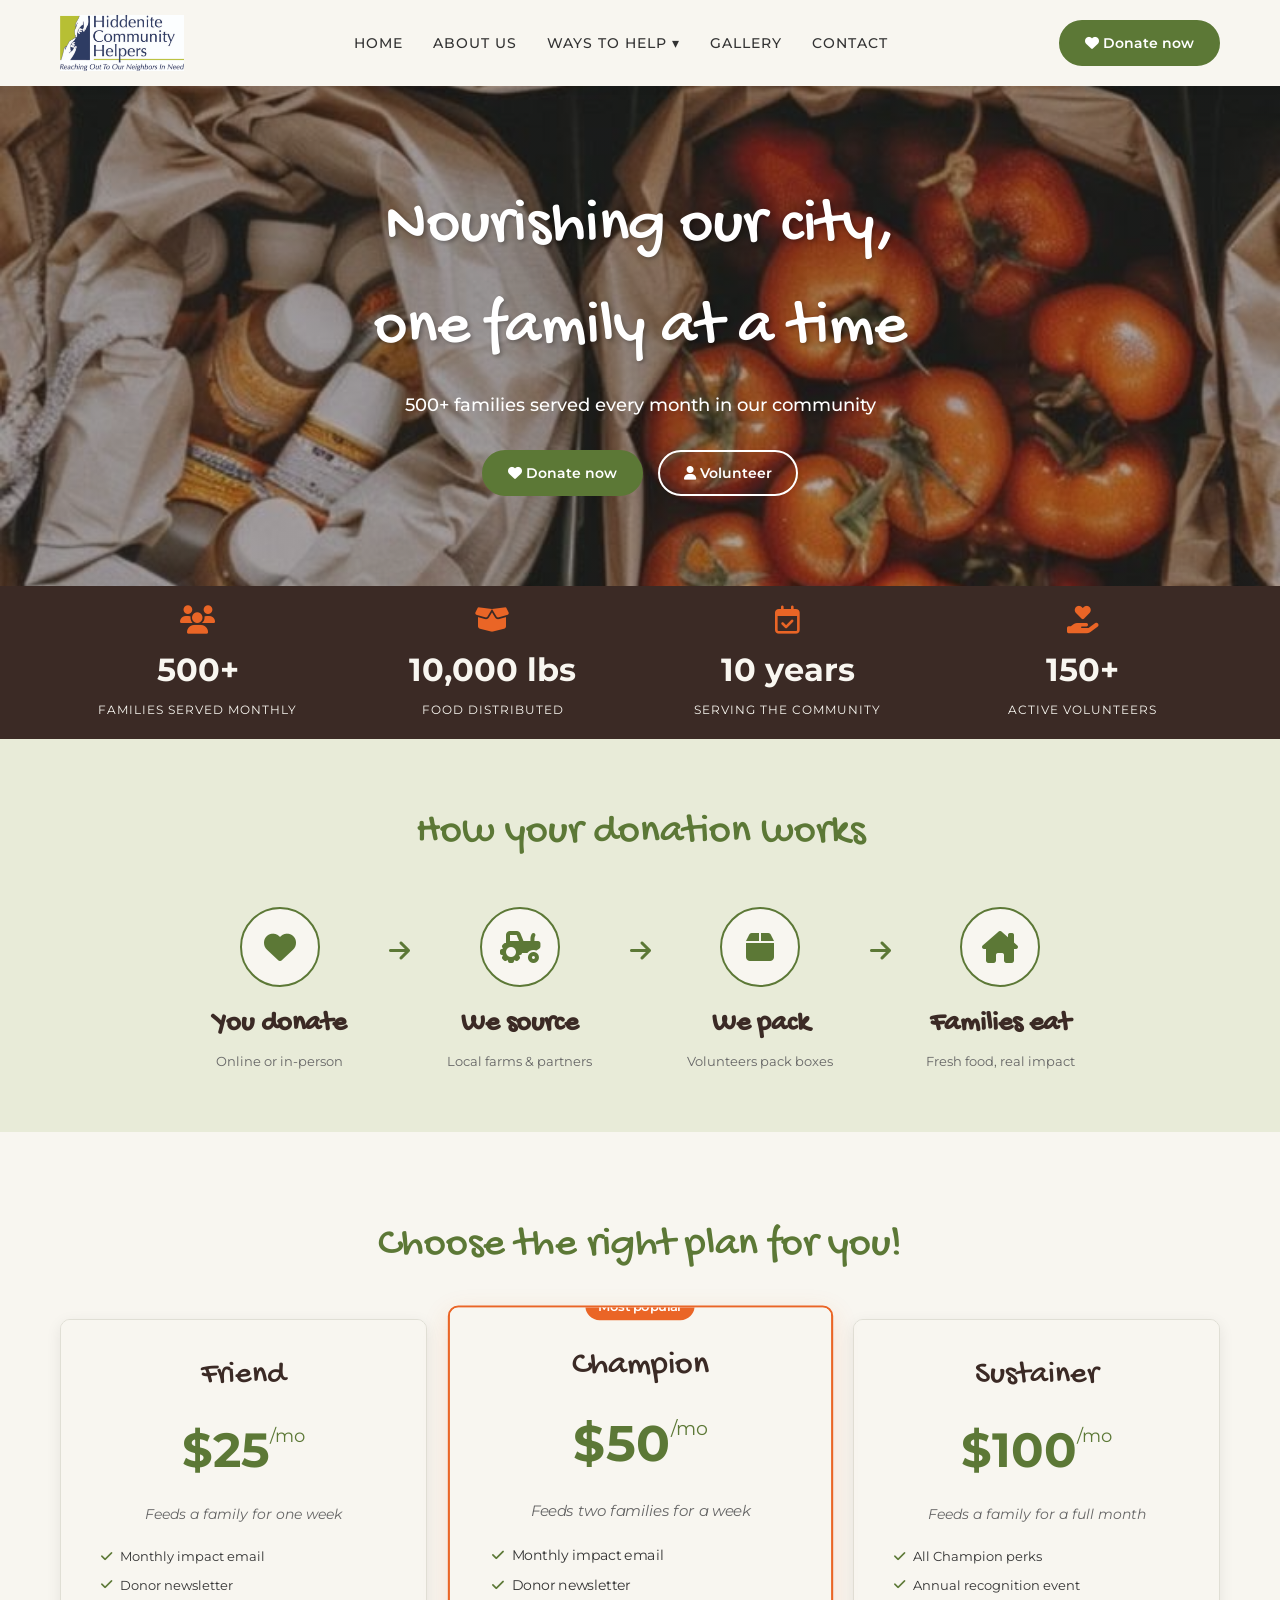
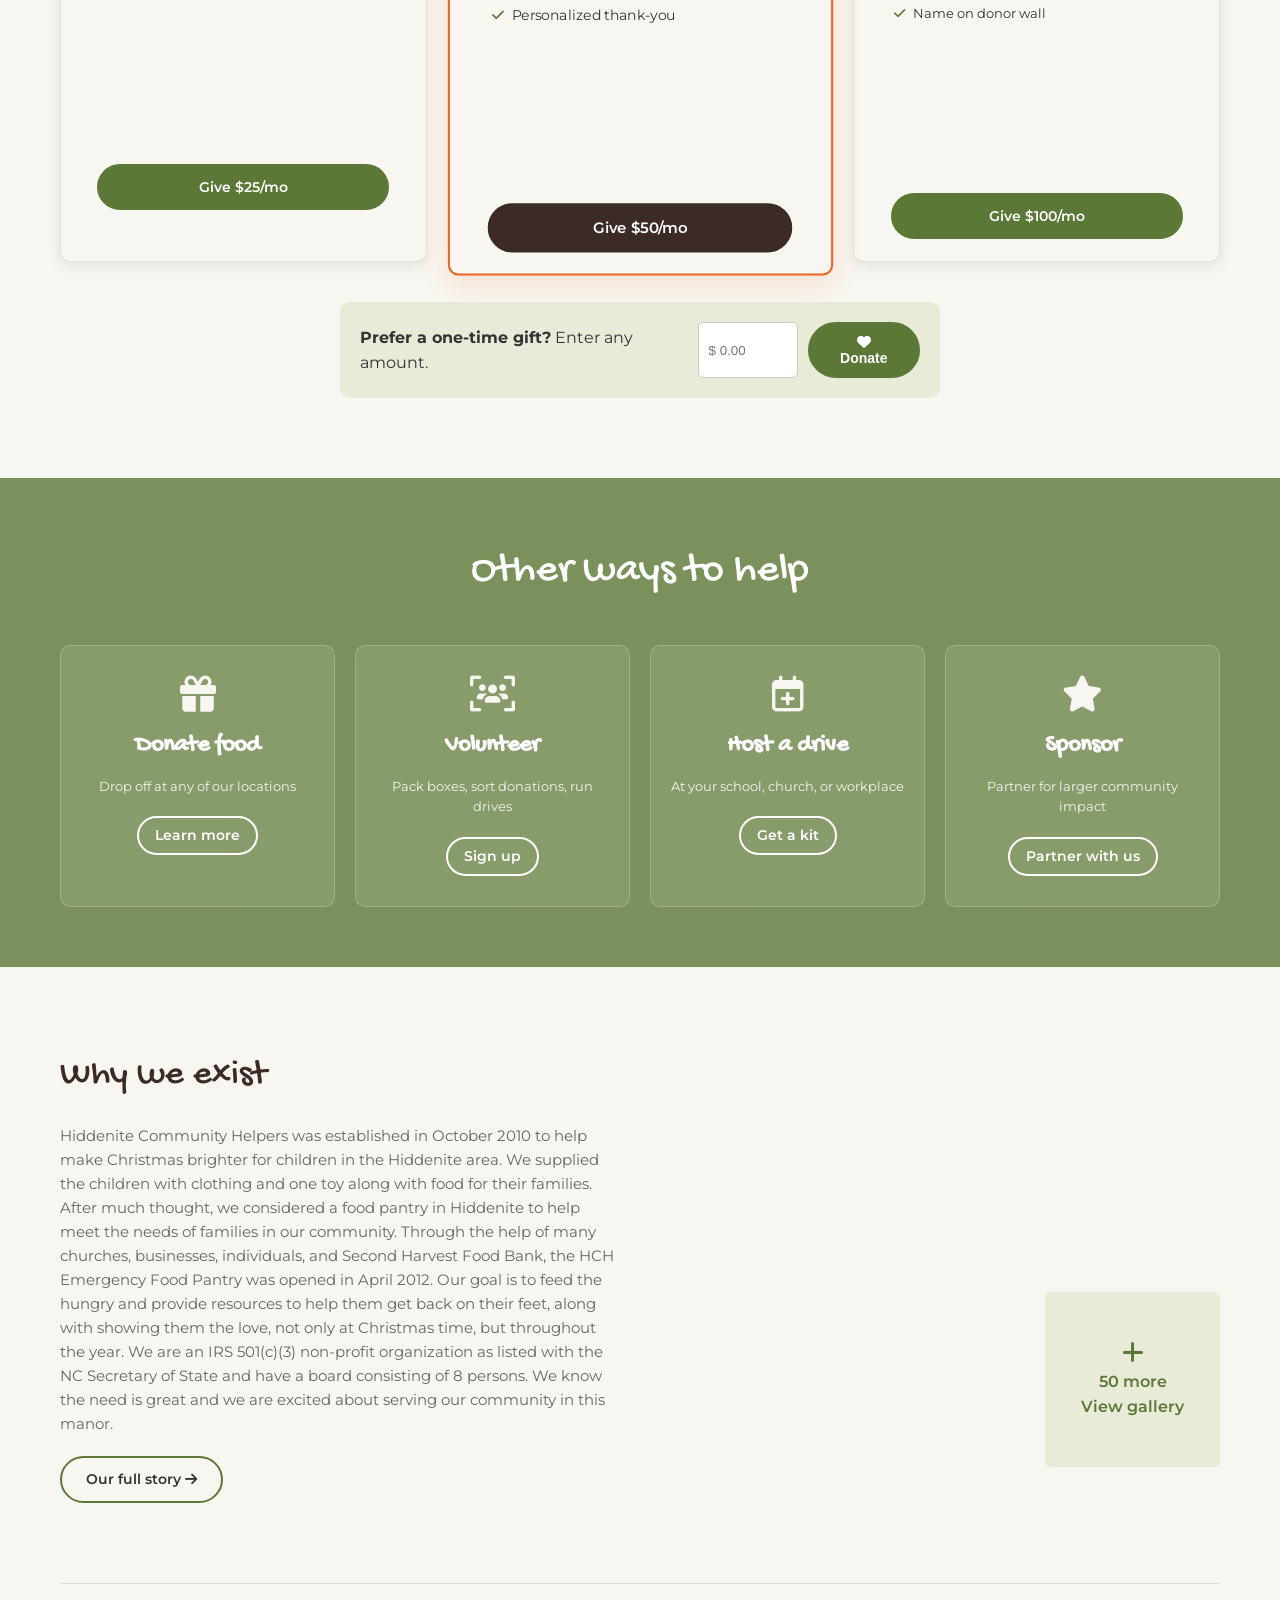
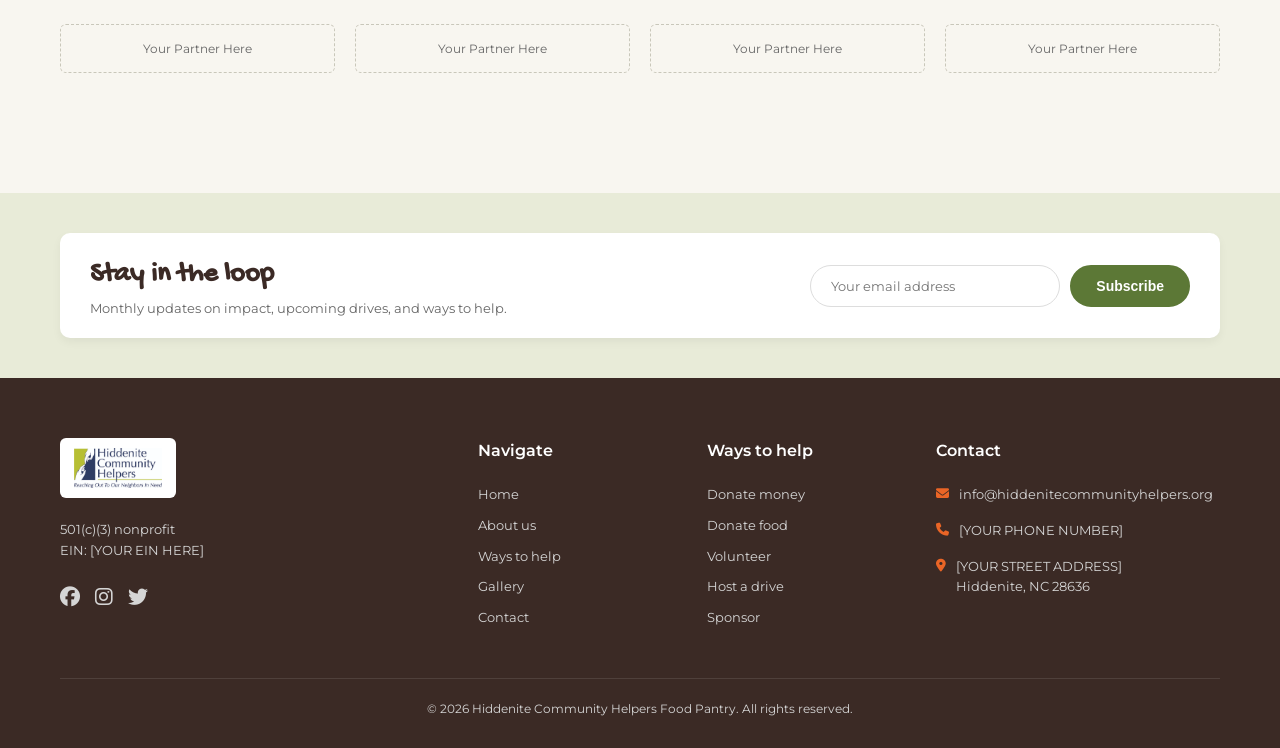
==== commit 8f51d416: "updated why we exist section copy" ====
--- a/index.html
+++ b/index.html
@@ -232,8 +232,7 @@
             <div class="split-grid">
                 <div class="about-content" id="about">
                     <h3>Why we exist</h3>
-                    <p>In 2014, a group of neighbors saw that too many families in our community were quietly struggling to put dinner on the table. We started out of a single garage, gathering extra produce from local farmers to share with those in need.</p>
-                    <p>Today, Hiddenite Community Helpers operates a full-scale pantry, but our mission remains the same: ensuring no one in our town goes to bed hungry. We believe in dignity, community, and the power of fresh, healthy food.</p>
+                    <p>Hiddenite Community Helpers was established in October 2010 to help make Christmas brighter for children in the Hiddenite area. We supplied the children with clothing and one toy along with food for their families. After much thought, we considered a food pantry in Hiddenite to help meet the needs of families in our community. Through the help of many churches, businesses, individuals, and Second Harvest Food Bank, the HCH Emergency Food Pantry was opened in April 2012. Our goal is to feed the hungry and provide resources to help them get back on their feet, along with showing them the love, not only at Christmas time, but throughout the year. We are an IRS 501(c)(3) non-profit organization as listed with the NC Secretary of State and have a board consisting of 8 persons. We know the need is great and we are excited about serving our community in this manor.<p>
                     <a href="#" class="btn btn-outline">Our full story <i class="fa-solid fa-arrow-right"></i></a>
                 </div>
                 <!-- TODO: replace every Unsplash stock photo below with real photos of Hiddenite Helpers -->
